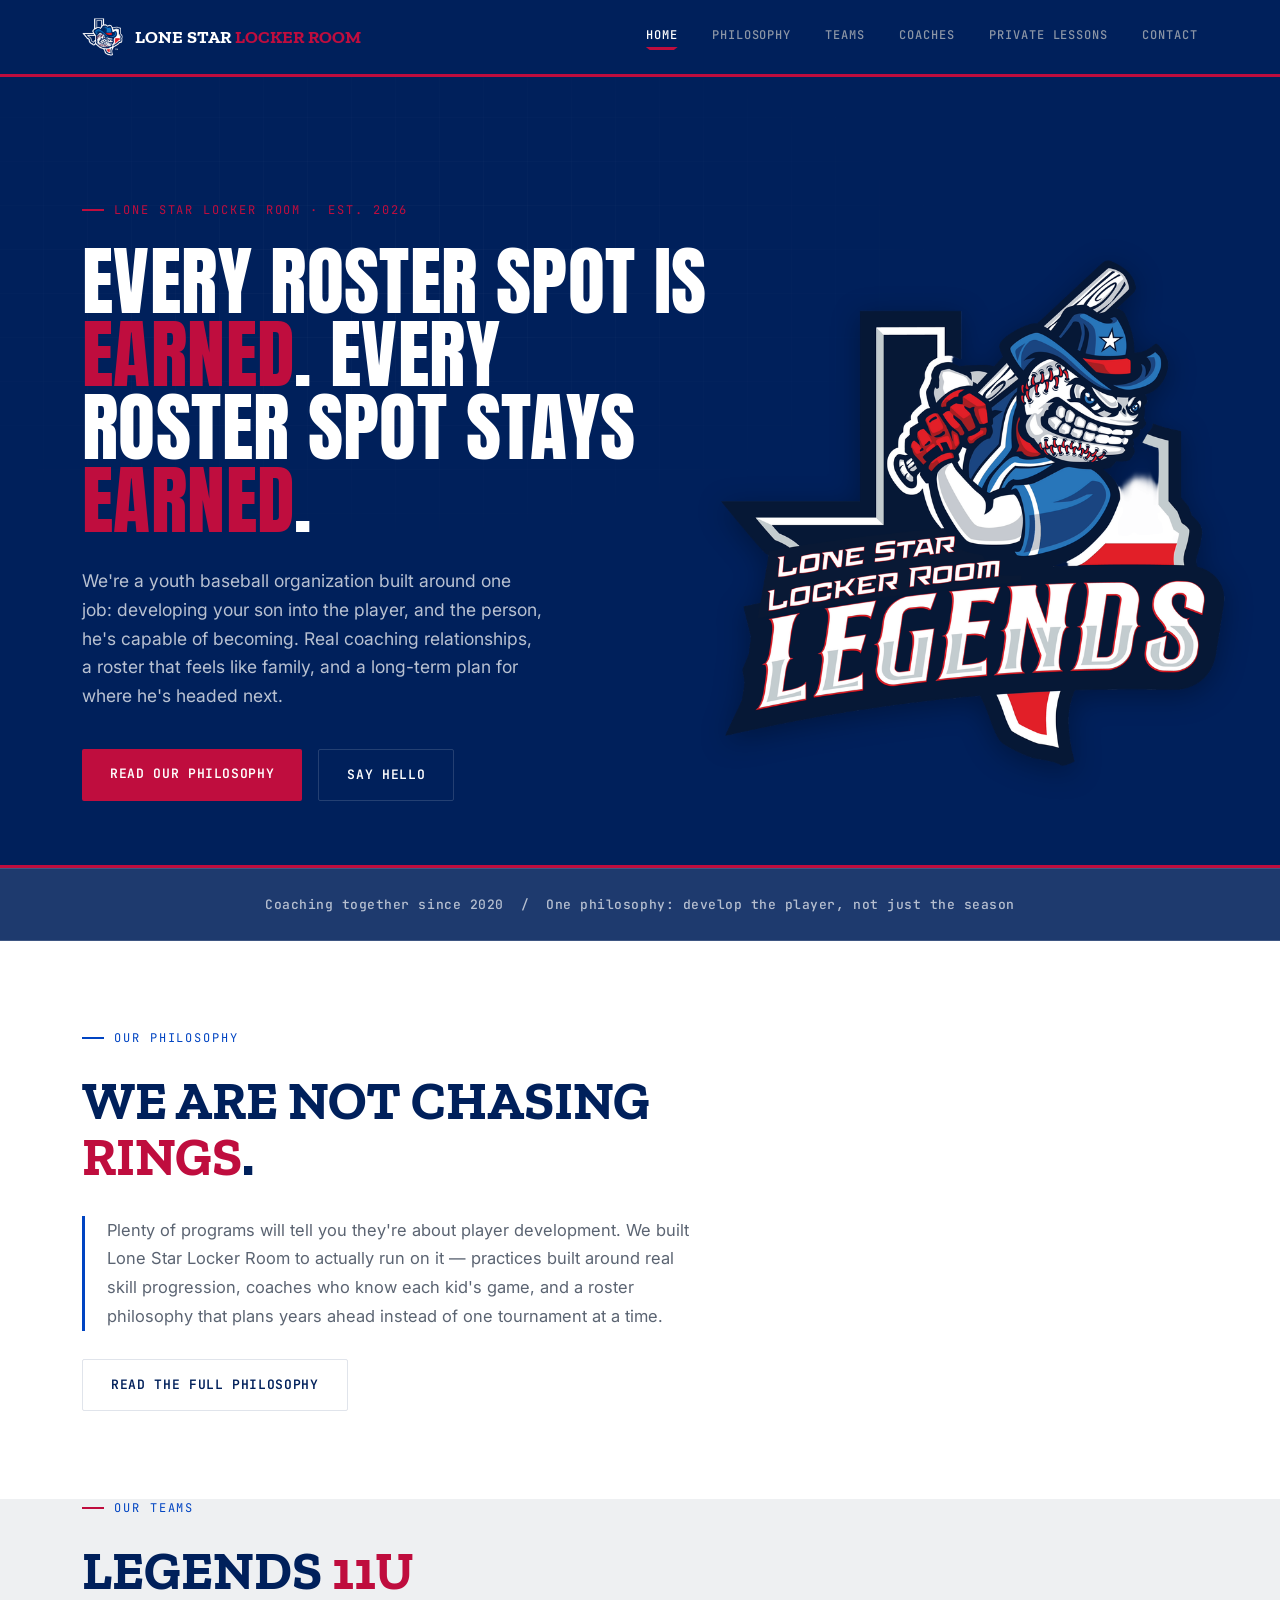
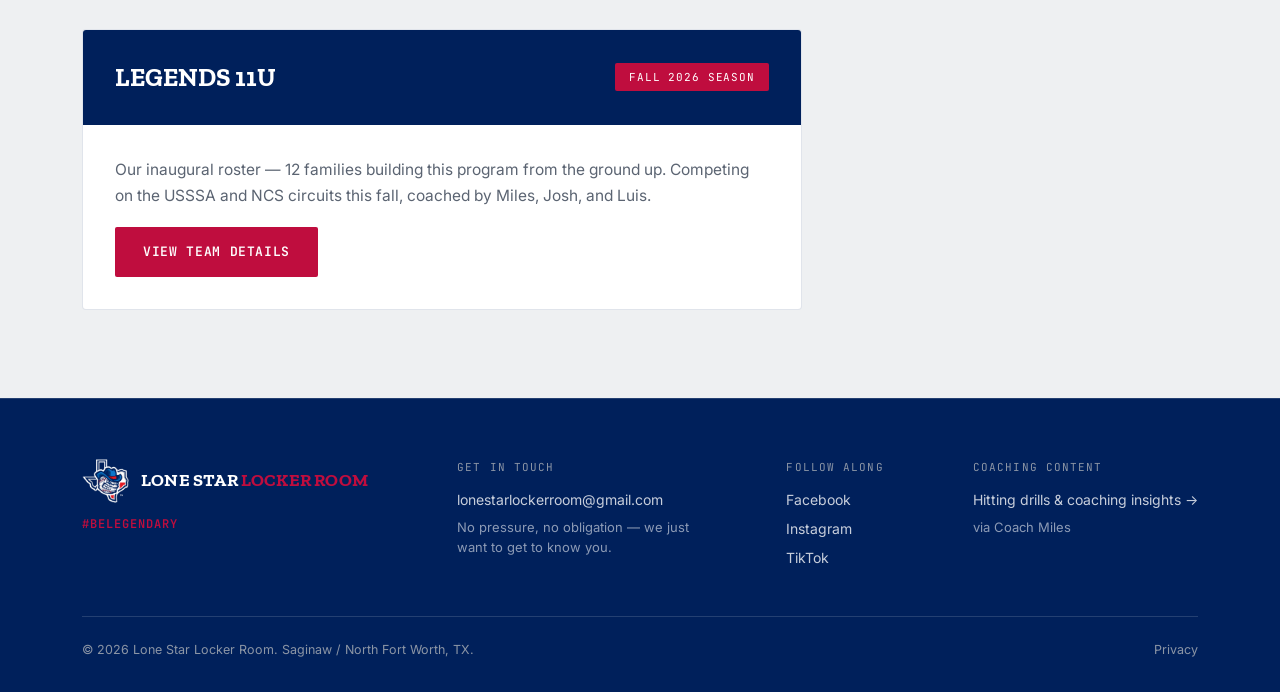
==== index.html @ 402646a6 "Add files via upload" ====
<!DOCTYPE html>
<html lang="en">
<head>
<meta charset="UTF-8">
<meta name="viewport" content="width=device-width, initial-scale=1.0">
<title>Home | Lone Star Locker Room</title>
<meta name="description" content="Lone Star Locker Room is a youth select baseball organization in Saginaw / North Fort Worth, TX built on player development, not roster shuffling.">
<link rel="icon" type="image/png" href="assets/img/lslr-icon.png">
<link rel="preconnect" href="https://fonts.googleapis.com">
<link href="https://fonts.googleapis.com/css2?family=Anton&family=Zilla+Slab:wght@400;500;600;700&family=Inter:wght@400;500;600;700&family=JetBrains+Mono:wght@400;500;600;700&display=swap" rel="stylesheet">
<link rel="stylesheet" href="assets/css/style.css">
</head>
<body>

<nav class="nav">
  <div class="nav-inner">
    <a href="index.html" class="brand-lockup">
      <img src="assets/img/lslr-icon.png" alt="Lone Star Locker Room mark" class="mark mark-nav">
      <div class="wordmark">Lone Star <span>Locker Room</span></div>
    </a>
    <div class="nav-links">
      <a href="#top" class="active">Home</a>
      <a href="philosophy.html">Philosophy</a>
      <a href="teams.html">Teams</a>
      <a href="coaches.html">Coaches</a>
      <a href="private-lessons.html">Private Lessons</a>
      <a href="contact.html">Contact</a>
    </div>
  </div>
</nav>


<section class="hero" id="top">
  <div class="container hero-grid">
    <div class="hero-copy">
      <div class="eyebrow">Lone Star Locker Room &middot; Est. 2026</div>
      <h1>Every roster spot is <em>earned</em>. Every roster spot stays <em>earned</em>.</h1>
      <p class="hero-sub">We're a youth baseball organization built around one job: developing your son into the player, and the person, he's capable of becoming. Real coaching relationships, a roster that feels like family, and a long-term plan for where he's headed next.</p>
      <div class="hero-ctas">
        <a href="philosophy.html" class="btn btn-primary">Read Our Philosophy</a>
        <a href="contact.html" class="btn btn-secondary">Say Hello</a>
      </div>
    </div>
    <div class="hero-mark-wrap">
      <img src="assets/img/lslr-primary.png" alt="Lone Star Locker Room Legends logo" class="mark mark-hero">
    </div>
  </div>
</section>

<div style="height: 3px; background: var(--red);"></div>
<div class="mission-band">
  <div class="container">
    <p class="mission-line">Coaching together since 2020 &nbsp;/&nbsp; One philosophy: develop the player, not just the season</p>
  </div>
</div>

<section class="section section-alt">
  <div class="container">
    <div class="phil-header reveal" style="margin-bottom: 30px;">
      <div class="eyebrow" style="color: var(--royal);">Our Philosophy</div>
      <h2>We are not chasing <em>rings</em>.</h2>
    </div>
    <div class="phil-body reveal">
      <p>Plenty of programs will tell you they're about player development. We built Lone Star Locker Room to actually run on it &mdash; practices built around real skill progression, coaches who know each kid's game, and a roster philosophy that plans years ahead instead of one tournament at a time.</p>
    </div>
    <a href="philosophy.html" class="btn btn-secondary reveal" style="display:inline-block; margin-top:28px; border-color: var(--hairline-dark); color: var(--navy);">Read The Full Philosophy</a>
  </div>
</section>

<section class="section" style="padding-top: 0;">
  <div class="container">
    <div class="eyebrow reveal" style="color: var(--royal);">Our Teams</div>
    <h2 class="reveal" style="margin-bottom: 30px;">Legends <em>11U</em></h2>
    <div class="team-card reveal">
      <div class="team-card-band">
        <h3>Legends 11U</h3>
        <span class="team-status">Fall 2026 Season</span>
      </div>
      <div class="team-card-body">
        <p>Our inaugural roster &mdash; 12 families building this program from the ground up. Competing on the USSSA and NCS circuits this fall, coached by Miles, Josh, and Luis.</p>
        <a href="teams.html" class="btn btn-primary">View Team Details</a>
      </div>
    </div>
  </div>
</section>

<footer id="contact-footer" style="border-top: 1px solid var(--hairline);">
  <div class="container">
    <div class="footer-top">
      <div class="footer-brand">
        <div class="brand-lockup">
          <img src="assets/img/lslr-icon.png" alt="Lone Star Locker Room mark" class="mark mark-footer">
          <div class="wordmark">Lone Star <span>Locker Room</span></div>
        </div>
        <div class="footer-tagline">#BeLegendary</div>
      </div>
      <div class="footer-col">
        <div class="footer-col-title">Get In Touch</div>
        <a href="mailto:lonestarlockerroom@gmail.com">lonestarlockerroom@gmail.com</a>
        <p style="max-width:240px; color:rgba(255,255,255,0.55); font-size:13px; margin-top:4px;">No pressure, no obligation &mdash; we just want to get to know you.</p>
      </div>
      <div class="footer-col">
        <div class="footer-col-title">Follow Along</div>
        <a href="#">Facebook</a>
        <a href="#">Instagram</a>
        <a href="#">TikTok</a>
      </div>
      <div class="footer-col">
        <div class="footer-col-title">Coaching Content</div>
        <a href="#">Hitting drills &amp; coaching insights &rarr;</a>
        <p style="color:rgba(255,255,255,0.55); font-size:13px; margin-top:4px;">via Coach Miles</p>
      </div>
    </div>
    <div class="footer-bottom">
      <span>&copy; 2026 Lone Star Locker Room. Saginaw / North Fort Worth, TX.</span>
      <a href="#">Privacy</a>
    </div>
  </div>
</footer>

<script src="assets/js/main.js"></script>
</body>
</html>
---- assets/css/style.css ----
:root {
    --navy: #00205B;
    --navy-soft: #1E3A6E;
    --red: #BF0D3E;
    --royal: #0044C2;
    --white: #FFFFFF;
    --paper: #EEF0F2;
    --steel: #5B6472;
    --steel-light: #8B95A5;
    --hairline: rgba(255,255,255,0.14);
    --hairline-dark: rgba(0,32,91,0.12);

    --display: 'Zilla Slab', Georgia, serif;
    --display-impact: 'Anton', 'Zilla Slab', Georgia, serif;
    --body: 'Inter', -apple-system, sans-serif;
    --mono: 'JetBrains Mono', 'Courier New', monospace;
  }

  * { margin: 0; padding: 0; box-sizing: border-box; }
  html { scroll-behavior: smooth; }
  body {
    font-family: var(--body);
    color: var(--navy);
    background: var(--paper);
    line-height: 1.5;
    -webkit-font-smoothing: antialiased;
    overflow-x: clip;
  }
  a { color: inherit; text-decoration: none; }
  .container { max-width: 1180px; margin: 0 auto; padding: 0 32px; }

  /* ===== BUNTING DIVIDER (signature motif) ===== */
  .bunting {
    height: 10px;
    width: 100%;
    background-repeat: repeat-x;
    background-size: 16px 10px;
    background-position: center;
    opacity: 0.85;
  }
  .bunting-red-on-navy { background-image: url("data:image/svg+xml,%3Csvg%20xmlns%3D%22http%3A//www.w3.org/2000/svg%22%20viewBox%3D%220%200%2020%2020%22%3E%3Cpolygon%20points%3D%220%2C0%2020%2C0%2010%2C18%22%20fill%3D%22%23CC2936%22/%3E%3C/svg%3E"); background-color: var(--navy); }
  .bunting-navy-on-red { background-image: url("data:image/svg+xml,%3Csvg%20xmlns%3D%22http%3A//www.w3.org/2000/svg%22%20viewBox%3D%220%200%2020%2020%22%3E%3Cpolygon%20points%3D%220%2C0%2020%2C0%2010%2C18%22%20fill%3D%22%230A1628%22/%3E%3C/svg%3E"); background-color: var(--red); }
  .bunting-navy-on-paper { background-image: url("data:image/svg+xml,%3Csvg%20xmlns%3D%22http%3A//www.w3.org/2000/svg%22%20viewBox%3D%220%200%2020%2020%22%3E%3Cpolygon%20points%3D%220%2C0%2020%2C0%2010%2C18%22%20fill%3D%22%230A1628%22/%3E%3C/svg%3E"); background-color: var(--paper); }
  .bunting-paper-on-navy { background-image: url("data:image/svg+xml,%3Csvg%20xmlns%3D%22http%3A//www.w3.org/2000/svg%22%20viewBox%3D%220%200%2020%2020%22%3E%3Cpolygon%20points%3D%220%2C0%2020%2C0%2010%2C18%22%20fill%3D%22%23EEF0F2%22/%3E%3C/svg%3E"); background-color: var(--navy); }

  /* ===== NAV ===== */
  .nav {
    position: sticky;
    top: 0;
    z-index: 50;
    background: var(--navy);
    border-bottom: 3px solid var(--red);
  }
  .nav-inner {
    display: flex;
    align-items: center;
    justify-content: space-between;
    padding: 18px 32px;
    max-width: 1180px;
    margin: 0 auto;
  }
  .brand-lockup { display: flex; align-items: center; gap: 12px; }
  .mark { display: block; }
  .mark-nav { height: 38px; width: auto; }
  .mark-footer { height: 44px; width: auto; }
  .wordmark {
    font-family: var(--display);
    font-weight: 700;
    font-size: 18px;
    color: var(--white);
    letter-spacing: 0.01em;
    text-transform: uppercase;
  }
  .wordmark span { color: var(--red); }
  .nav-links { display: flex; gap: 34px; font-family: var(--mono); font-size: 12px; letter-spacing: 0.08em; text-transform: uppercase; font-weight: 500; }
  .nav-links a { color: var(--steel-light); position: relative; padding-bottom: 4px; transition: color 0.2s ease; }
  .nav-links a:hover, .nav-links a:focus-visible { color: var(--white); }
  .nav-links a.active { color: var(--white); }
  .nav-links a.active::after {
    content: "";
    position: absolute;
    left: 0; right: 0; bottom: -2px;
    height: 3px;
    background: var(--red);
    clip-path: polygon(0 0, 100% 0, 88% 100%, 12% 100%);
  }
  @media (max-width: 760px) { .nav-links { display: none; } }

  /* ===== HERO ===== */
  .hero {
    background: var(--navy);
    color: var(--white);
    position: relative;
    padding: 84px 0 0;
  }
  .hero::before {
    content: "";
    position: absolute;
    inset: 0;
    background-image:
      repeating-linear-gradient(0deg, transparent, transparent 43px, var(--hairline) 43px, var(--hairline) 44px),
      repeating-linear-gradient(90deg, transparent, transparent 43px, var(--hairline) 43px, var(--hairline) 44px);
    opacity: 0.18;
    mask-image: radial-gradient(ellipse 70% 55% at 30% 25%, black 0%, transparent 70%);
    pointer-events: none;
  }
  .hero-grid {
    position: relative;
    display: grid;
    grid-template-columns: 1.15fr 0.85fr;
    align-items: center;
    min-height: 560px;
  }
  .hero-copy {
    position: relative;
    z-index: 2;
    padding: 40px 0 64px;
  }
  .eyebrow {
    font-family: var(--mono);
    font-size: 12px;
    letter-spacing: 0.16em;
    text-transform: uppercase;
    color: var(--red);
    margin-bottom: 26px;
    display: flex;
    align-items: center;
    gap: 10px;
  }
  .eyebrow::before { content: ""; width: 22px; height: 2px; background: var(--red); }
  h1 {
    font-family: var(--display-impact);
    font-weight: 400;
    text-transform: uppercase;
    font-size: clamp(38px, 6vw, 76px);
    line-height: 0.96;
    letter-spacing: 0.005em;
    margin-bottom: 30px;
    max-width: 640px;
  }
  h1 em {
    font-style: normal;
    color: var(--red);
  }
  .hero-sub {
    font-size: 17.5px;
    line-height: 1.65;
    color: rgba(255,255,255,0.72);
    max-width: 460px;
    margin-bottom: 38px;
  }
  .hero-ctas { display: flex; gap: 16px; flex-wrap: wrap; }
  .btn {
    font-family: var(--mono);
    font-size: 13px;
    letter-spacing: 0.05em;
    text-transform: uppercase;
    font-weight: 600;
    padding: 15px 28px;
    border-radius: 2px;
    transition: all 0.2s ease;
    display: inline-block;
  }
  .btn-primary { background: var(--red); color: var(--white); }
  .btn-primary:hover, .btn-primary:focus-visible { background: #9C0A32; }
  .btn-secondary { border: 1px solid var(--hairline); color: var(--white); }
  .btn-secondary:hover, .btn-secondary:focus-visible { border-color: var(--white); background: rgba(255,255,255,0.06); }

  .hero-mark-wrap {
    position: relative;
    height: 100%;
    display: flex;
    align-items: center;
    justify-content: flex-end;
    z-index: 1;
  }
  .mark-hero {
    width: 108%;
    max-width: none;
    transform: rotate(0deg) translateX(6%);
    filter: drop-shadow(0 6px 14px rgba(0,0,0,0.3));
  }
  @media (max-width: 900px) {
    .hero-grid { grid-template-columns: 1fr; min-height: 0; }
    .hero-mark-wrap { justify-content: center; margin-top: -20px; order: -1; }
    .mark-hero { width: 62%; transform: rotate(0deg); }
    .hero-copy { padding-top: 8px; text-align: left; }
    h1 { max-width: 100%; }
  }

  /* ===== MISSION BAND ===== */
  .mission-band {
    background: var(--navy-soft);
    border-top: 1px solid var(--hairline);
    border-bottom: 1px solid var(--hairline);
    padding: 26px 0;
    text-align: center;
  }
  .mission-line {
    font-family: var(--mono);
    font-size: 13px;
    font-weight: 500;
    letter-spacing: 0.04em;
    color: rgba(255,255,255,0.68);
  }

  /* ===== PHILOSOPHY SECTION ===== */
  .philosophy { background: var(--paper); padding: 96px 0 88px; position: relative; overflow: hidden; }
  .phil-watermark {
    position: absolute;
    top: -40px;
    right: -60px;
    font-family: var(--display);
    font-weight: 700;
    font-size: 340px;
    line-height: 1;
    color: rgba(0,32,91,0.035);
    user-select: none;
    pointer-events: none;
    z-index: 0;
  }
  .phil-header { max-width: 680px; margin-bottom: 52px; position: relative; z-index: 1; }
  .phil-header .eyebrow { color: var(--royal); }
  .phil-header .eyebrow::before { background: var(--royal); }
  h2 {
    font-family: var(--display);
    font-weight: 700;
    text-transform: uppercase;
    font-size: clamp(30px, 4.6vw, 54px);
    line-height: 1.04;
    margin-bottom: 24px;
    color: var(--navy);
  }
  h2 em { font-style: normal; color: var(--red); }
  .phil-body {
    font-size: 16.5px;
    line-height: 1.75;
    color: var(--steel);
    max-width: 620px;
    position: relative;
    z-index: 1;
    padding-left: 22px;
    border-left: 3px solid var(--royal);
  }
  .phil-body p + p { margin-top: 16px; }
  .phil-body strong { color: var(--navy); font-weight: 700; }

  /* Lineup list (3 W's — real sequence) */
  .lineup { margin-top: 68px; position: relative; z-index: 1; }
  .lineup-row {
    display: grid;
    grid-template-columns: 130px 200px 1fr;
    gap: 24px;
    padding: 34px 0;
    border-bottom: 1px solid var(--hairline-dark);
    align-items: center;
  }
  .lineup-row:first-child { border-top: 1px solid var(--hairline-dark); }
  .lineup-num {
    font-family: var(--display);
    font-size: 64px;
    font-weight: 700;
    line-height: 1;
    color: transparent;
    -webkit-text-stroke: 2px var(--red);
  }
  .lineup-title {
    font-family: var(--display);
    font-weight: 700;
    text-transform: uppercase;
    font-size: 22px;
    color: var(--navy);
  }
  .lineup-desc { font-size: 15px; line-height: 1.65; color: var(--steel); }
  @media (max-width: 700px) {
    .lineup-row { grid-template-columns: 70px 1fr; }
    .lineup-title { grid-column: 2; }
    .lineup-desc { grid-column: 2; }
    .lineup-num { font-size: 44px; }
    .phil-watermark { display: none; }
  }

  /* ===== PULL QUOTE ===== */
  .pullquote-section { background: var(--navy); padding: 76px 0; }
  .pq-count {
    font-family: var(--mono);
    font-size: 11.5px;
    letter-spacing: 0.12em;
    color: var(--red);
    text-transform: uppercase;
    margin-bottom: 20px;
    font-weight: 600;
  }
  .pullquote {
    font-family: var(--display);
    font-weight: 600;
    font-style: normal;
    font-size: clamp(24px, 3.4vw, 36px);
    line-height: 1.35;
    color: var(--white);
    max-width: 760px;
  }
  .pullquote em { font-style: normal; color: var(--red); }

  /* ===== FOOTER ===== */
  footer { background: var(--navy); color: var(--white); padding: 60px 0 32px; }
  .footer-top {
    display: flex; justify-content: space-between; align-items: flex-start;
    flex-wrap: wrap; gap: 40px; padding-bottom: 40px; border-bottom: 1px solid var(--hairline);
  }
  .footer-brand .brand-lockup { margin-bottom: 12px; }
  .footer-tagline { font-family: var(--mono); font-size: 12px; letter-spacing: 0.08em; color: var(--red); text-transform: uppercase; font-weight: 600; }
  .footer-col-title { font-family: var(--mono); font-size: 11px; letter-spacing: 0.1em; text-transform: uppercase; color: var(--steel-light); margin-bottom: 14px; }
  .footer-col a, .footer-col p { display: block; font-size: 14px; color: rgba(255,255,255,0.78); margin-bottom: 8px; }
  .footer-col a:hover { color: var(--white); }
  .footer-bottom {
    display: flex; justify-content: space-between; align-items: center; flex-wrap: wrap;
    gap: 12px; padding-top: 24px; font-size: 12.5px; color: var(--steel-light);
  }
  .footer-bottom a { color: var(--steel-light); }
  .footer-bottom a:hover { color: var(--white); }

  /* Reveal on scroll */
  .reveal { opacity: 0; transform: translateY(14px); transition: opacity 0.6s ease, transform 0.6s ease; }
  .reveal.is-visible { opacity: 1; transform: translateY(0); }
  @media (prefers-reduced-motion: reduce) {
    .reveal { opacity: 1; transform: none; transition: none; }
    html { scroll-behavior: auto; }
  }

  /* ===== INTERIOR PAGE HERO (Philosophy, Teams, Coaches, Lessons, Contact) ===== */
  .page-hero {
    background: var(--navy);
    color: var(--white);
    padding: 64px 0 52px;
    position: relative;
    border-bottom: 3px solid var(--red);
  }
  .page-hero::before {
    content: "";
    position: absolute;
    inset: 0;
    background-image:
      repeating-linear-gradient(0deg, transparent, transparent 43px, var(--hairline) 43px, var(--hairline) 44px),
      repeating-linear-gradient(90deg, transparent, transparent 43px, var(--hairline) 43px, var(--hairline) 44px);
    opacity: 0.16;
    mask-image: radial-gradient(ellipse 70% 90% at 20% 20%, black 0%, transparent 70%);
    pointer-events: none;
  }
  .page-hero-inner { position: relative; z-index: 1; max-width: 720px; }
  .page-hero h1 {
    font-family: var(--display);
    font-weight: 700;
    max-width: none;
    font-size: clamp(32px, 5vw, 54px);
    line-height: 1.05;
    letter-spacing: -0.005em;
    margin-bottom: 0;
  }
  .page-hero-sub {
    margin-top: 16px;
    font-size: 16px;
    line-height: 1.6;
    color: rgba(255,255,255,0.7);
    max-width: 560px;
  }

  /* ===== GENERIC SECTION ===== */
  .section { padding: 88px 0; }
  .section-tight { padding: 64px 0; }
  .section-alt { background: var(--white); }

  /* ===== TEAMS ===== */
  .team-card {
    background: var(--white);
    border: 1px solid var(--hairline-dark);
    border-radius: 4px;
    overflow: hidden;
    max-width: 720px;
  }
  .team-card-band {
    background: var(--navy);
    padding: 28px 32px;
    display: flex;
    align-items: center;
    justify-content: space-between;
    gap: 20px;
    flex-wrap: wrap;
  }
  .team-card-band h3 {
    font-family: var(--display);
    font-weight: 700;
    text-transform: uppercase;
    font-size: 26px;
    color: var(--white);
  }
  .team-status {
    font-family: var(--mono);
    font-size: 11px;
    letter-spacing: 0.08em;
    text-transform: uppercase;
    color: var(--white);
    background: var(--red);
    padding: 6px 14px;
    border-radius: 2px;
  }
  .team-card-body { padding: 32px; }
  .team-card-body p { font-size: 15.5px; line-height: 1.7; color: var(--steel); margin-bottom: 18px; }
  .team-meta { display: flex; gap: 32px; flex-wrap: wrap; margin-top: 22px; padding-top: 22px; border-top: 1px solid var(--hairline-dark); }
  .team-meta-item .label { font-family: var(--mono); font-size: 10.5px; letter-spacing: 0.08em; text-transform: uppercase; color: var(--steel-light); margin-bottom: 6px; }
  .team-meta-item .value { font-family: var(--display); font-weight: 600; font-size: 17px; color: var(--navy); }
  .teams-note {
    margin-top: 36px;
    font-size: 14.5px;
    color: var(--steel);
    max-width: 620px;
    padding: 18px 22px;
    border-left: 3px solid var(--royal);
    background: rgba(0,68,194,0.04);
  }

  /* ===== COACHES ===== */
  .coach-grid { display: grid; grid-template-columns: repeat(3, 1fr); gap: 28px; }
  @media (max-width: 900px) { .coach-grid { grid-template-columns: 1fr; max-width: 460px; } }
  .coach-card {
    background: var(--white);
    border: 1px solid var(--hairline-dark);
    border-radius: 4px;
    padding: 32px 26px;
  }
  .coach-avatar {
    width: 64px;
    height: 64px;
    border-radius: 50%;
    background: var(--navy);
    color: var(--white);
    display: flex;
    align-items: center;
    justify-content: center;
    font-family: var(--display);
    font-weight: 700;
    font-size: 22px;
    margin-bottom: 20px;
    border: 2px solid var(--red);
  }
  .coach-name { font-family: var(--display); font-weight: 700; font-size: 20px; color: var(--navy); margin-bottom: 4px; }
  .coach-role { font-family: var(--mono); font-size: 11px; letter-spacing: 0.06em; text-transform: uppercase; color: var(--red); margin-bottom: 16px; }
  .coach-bio { font-size: 14.5px; line-height: 1.65; color: var(--steel); }

  /* ===== PRIVATE LESSONS ===== */
  .lesson-intro { max-width: 640px; font-size: 16.5px; line-height: 1.75; color: var(--steel); margin-bottom: 48px; }
  .lesson-intro strong { color: var(--navy); }
  .instructor-row {
    display: grid;
    grid-template-columns: 90px 1fr auto;
    gap: 24px;
    align-items: center;
    padding: 26px 0;
    border-bottom: 1px solid var(--hairline-dark);
  }
  .instructor-row:first-of-type { border-top: 1px solid var(--hairline-dark); }
  .instructor-avatar {
    width: 64px; height: 64px; border-radius: 50%;
    background: var(--navy); color: var(--white);
    display: flex; align-items: center; justify-content: center;
    font-family: var(--display); font-weight: 700; font-size: 20px;
    border: 2px solid var(--royal);
  }
  .instructor-name { font-family: var(--display); font-weight: 700; font-size: 18px; color: var(--navy); }
  .instructor-focus { font-size: 14px; color: var(--steel); margin-top: 4px; }
  @media (max-width: 640px) {
    .instructor-row { grid-template-columns: 60px 1fr; }
    .instructor-row .btn { grid-column: 1 / -1; justify-self: start; margin-top: 4px; }
  }

  /* ===== CONTACT ===== */
  .contact-grid { display: grid; grid-template-columns: 1.1fr 0.9fr; gap: 56px; }
  @media (max-width: 860px) { .contact-grid { grid-template-columns: 1fr; } }
  .form-group { margin-bottom: 20px; }
  .form-group label {
    display: block;
    font-family: var(--mono);
    font-size: 11px;
    letter-spacing: 0.08em;
    text-transform: uppercase;
    color: var(--steel);
    margin-bottom: 8px;
  }
  .form-group input, .form-group select, .form-group textarea {
    width: 100%;
    font-family: var(--body);
    font-size: 15px;
    padding: 13px 14px;
    border: 1px solid var(--hairline-dark);
    border-radius: 2px;
    background: var(--white);
    color: var(--navy);
  }
  .form-group input:focus, .form-group select:focus, .form-group textarea:focus {
    outline: none;
    border-color: var(--royal);
  }
  .form-row { display: grid; grid-template-columns: 1fr 1fr; gap: 18px; }
  @media (max-width: 500px) { .form-row { grid-template-columns: 1fr; } }
  .form-note { font-size: 13.5px; color: var(--steel-light); margin-top: 4px; }
  .contact-side { background: var(--navy); color: var(--white); padding: 36px 32px; border-radius: 4px; height: fit-content; }
  .contact-side .footer-col-title { color: var(--steel-light); }
  .contact-side a { display: block; font-size: 15px; color: var(--white); margin-bottom: 10px; }
  .contact-side p { font-size: 14px; color: rgba(255,255,255,0.65); margin-bottom: 24px; line-height: 1.6; }
  .btn-block { display: block; text-align: center; width: 100%; }
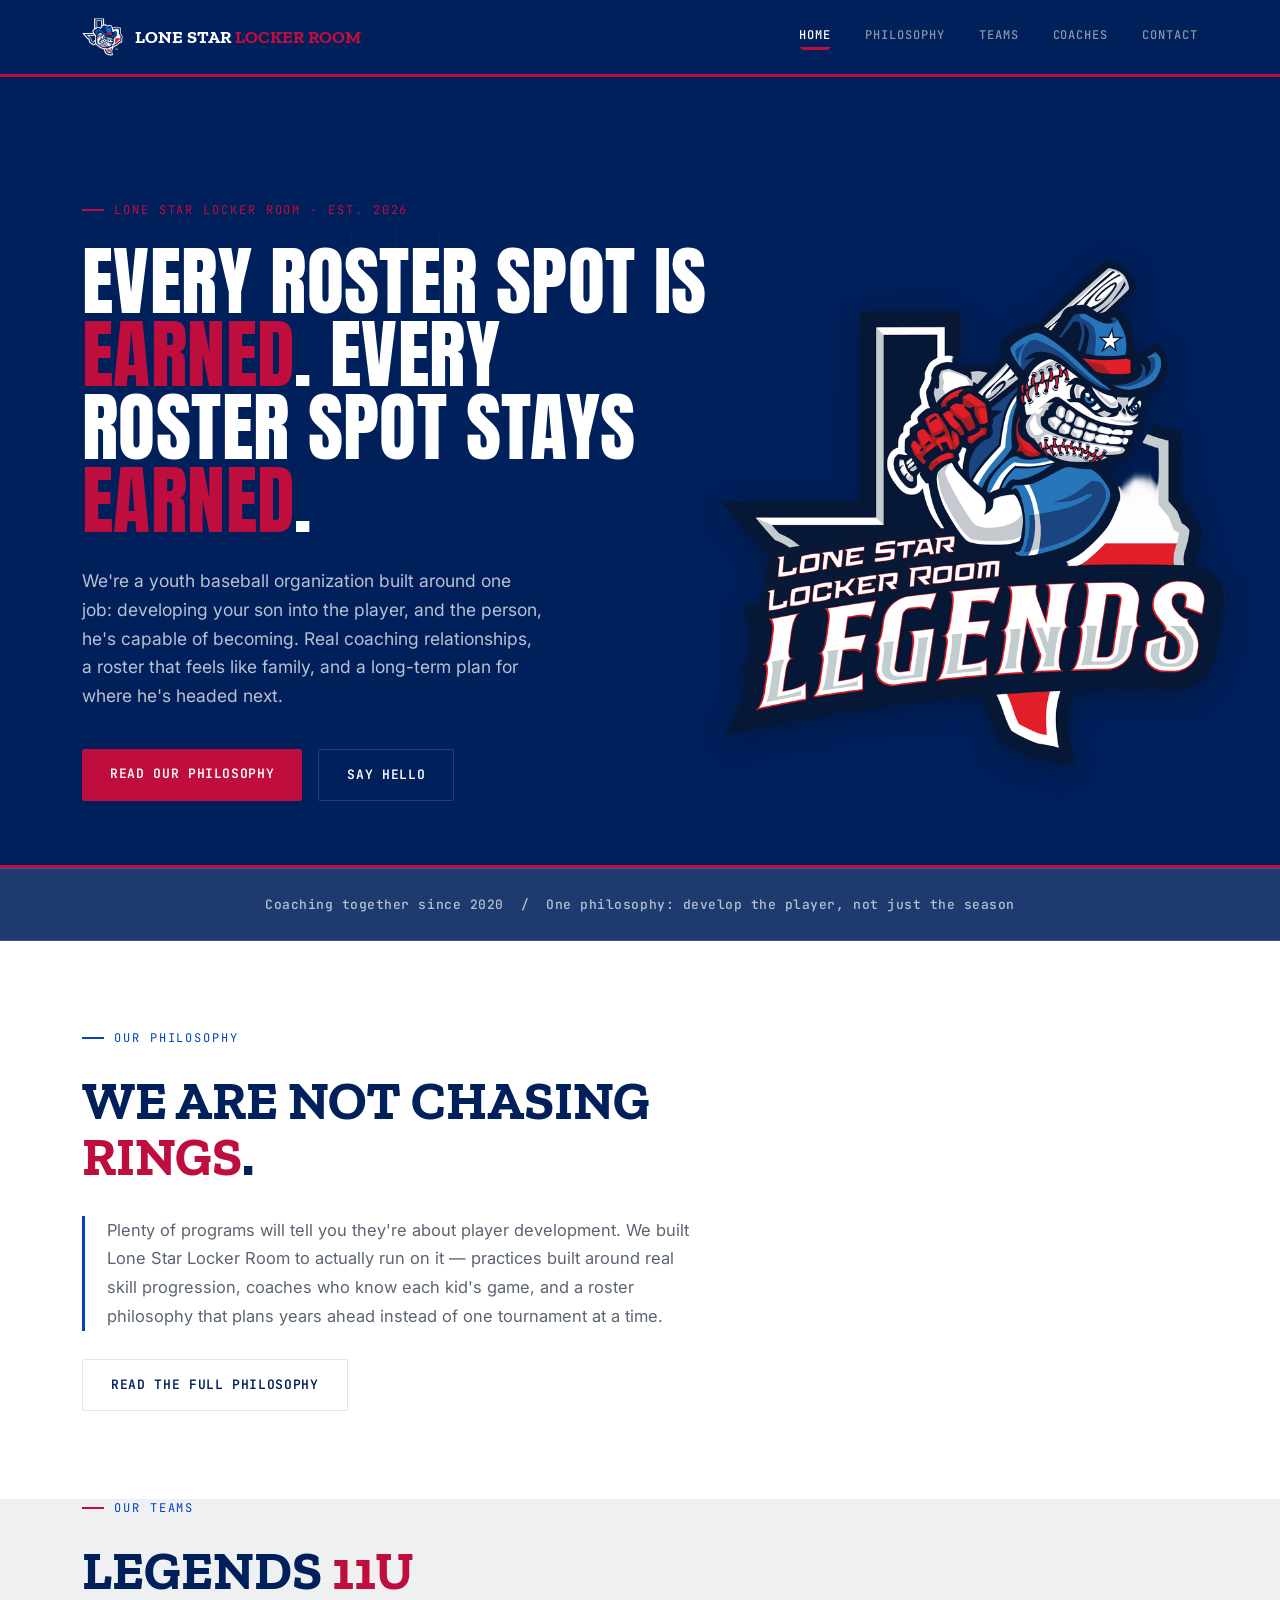
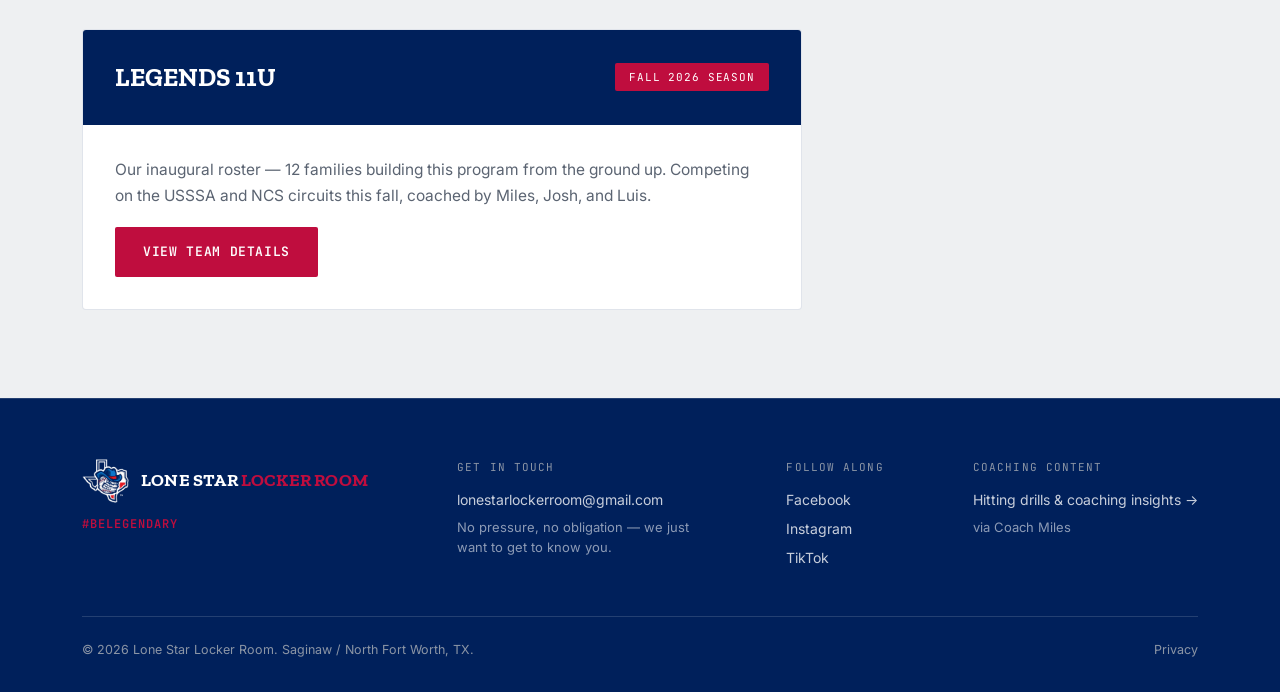
==== commit 01cd6879: "Add files via upload" ====
--- a/index.html
+++ b/index.html
@@ -23,9 +23,18 @@
       <a href="philosophy.html">Philosophy</a>
       <a href="teams.html">Teams</a>
       <a href="coaches.html">Coaches</a>
-      <a href="private-lessons.html">Private Lessons</a>
       <a href="contact.html">Contact</a>
     </div>
+    <button class="nav-toggle" id="nav-toggle" aria-label="Open menu" aria-expanded="false">
+      <span></span><span></span><span></span>
+    </button>
+  </div>
+  <div class="nav-mobile-panel" id="nav-mobile-panel">
+      <a href="#top" class="active">Home</a>
+      <a href="philosophy.html">Philosophy</a>
+      <a href="teams.html">Teams</a>
+      <a href="coaches.html">Coaches</a>
+      <a href="contact.html">Contact</a>
   </div>
 </nav>
 
--- a/assets/css/style.css
+++ b/assets/css/style.css
@@ -85,7 +85,50 @@
     background: var(--red);
     clip-path: polygon(0 0, 100% 0, 88% 100%, 12% 100%);
   }
-  @media (max-width: 760px) { .nav-links { display: none; } }
+  .nav-toggle {
+    display: none;
+    flex-direction: column;
+    justify-content: center;
+    gap: 5px;
+    width: 32px;
+    height: 32px;
+    background: none;
+    border: none;
+    cursor: pointer;
+    padding: 0;
+  }
+  .nav-toggle span {
+    display: block;
+    width: 100%;
+    height: 2px;
+    background: var(--white);
+    transition: transform 0.2s ease, opacity 0.2s ease;
+  }
+  .nav-toggle[aria-expanded="true"] span:nth-child(1) { transform: translateY(7px) rotate(45deg); }
+  .nav-toggle[aria-expanded="true"] span:nth-child(2) { opacity: 0; }
+  .nav-toggle[aria-expanded="true"] span:nth-child(3) { transform: translateY(-7px) rotate(-45deg); }
+  .nav-mobile-panel {
+    display: none;
+    flex-direction: column;
+    background: var(--navy-soft);
+    border-top: 1px solid var(--hairline);
+  }
+  .nav-mobile-panel a {
+    padding: 16px 32px;
+    font-family: var(--mono);
+    font-size: 13px;
+    letter-spacing: 0.06em;
+    text-transform: uppercase;
+    color: rgba(255,255,255,0.78);
+    border-bottom: 1px solid var(--hairline);
+  }
+  .nav-mobile-panel a.active { color: var(--white); }
+  .nav-mobile-panel a:last-child { border-bottom: none; }
+  .nav-mobile-panel.is-open { display: flex; }
+  @media (max-width: 760px) {
+    .nav-links { display: none; }
+    .nav-toggle { display: flex; }
+  }
 
   /* ===== HERO ===== */
   .hero {
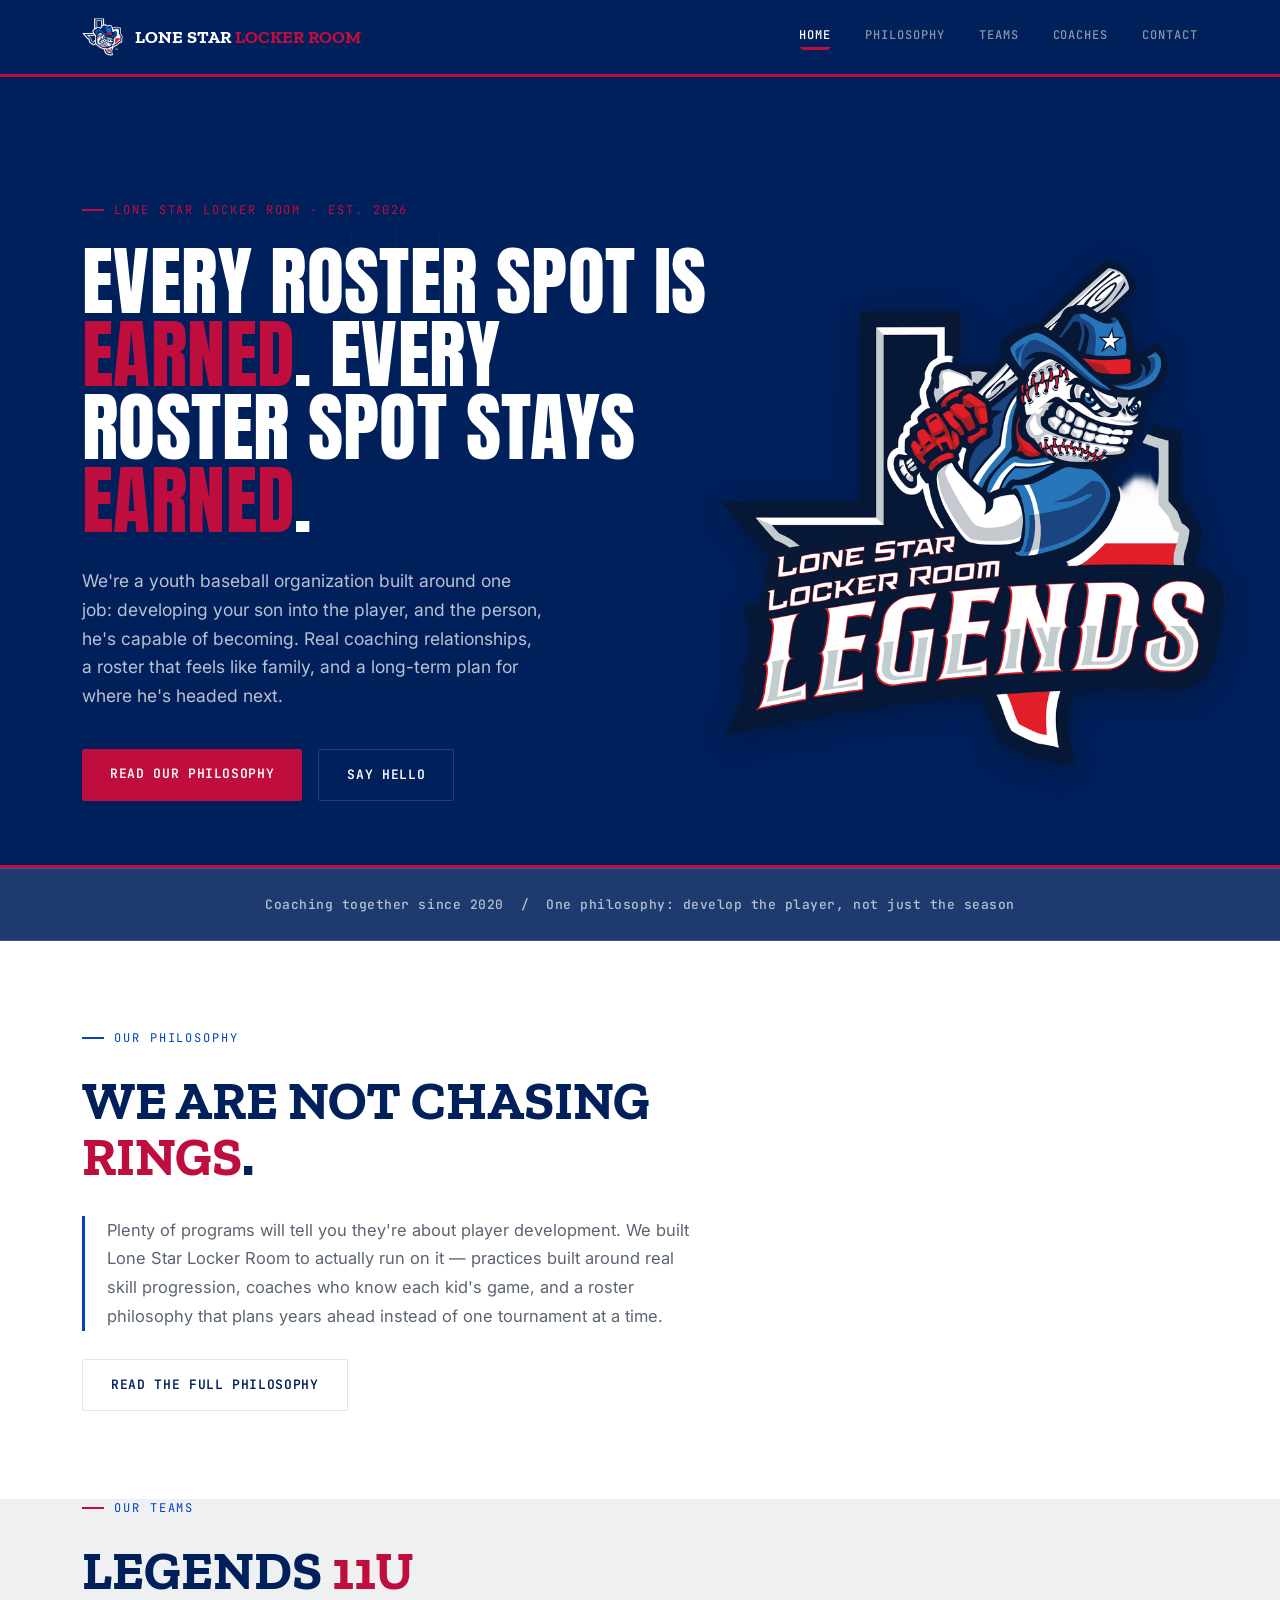
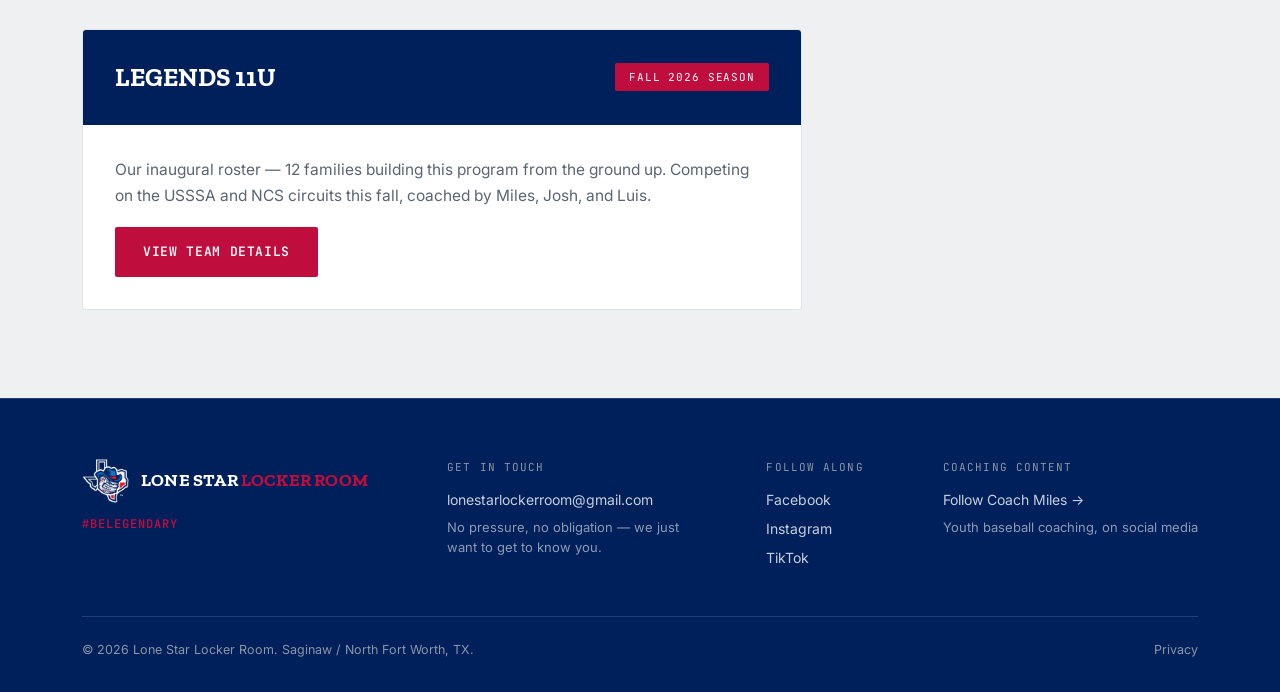
==== commit ba12b14d: "Add files via upload" ====
--- a/index.html
+++ b/index.html
@@ -116,8 +116,8 @@
       </div>
       <div class="footer-col">
         <div class="footer-col-title">Coaching Content</div>
-        <a href="#">Hitting drills &amp; coaching insights &rarr;</a>
-        <p style="color:rgba(255,255,255,0.55); font-size:13px; margin-top:4px;">via Coach Miles</p>
+        <a href="#">Follow Coach Miles &rarr;</a>
+        <p style="color:rgba(255,255,255,0.55); font-size:13px; margin-top:4px;">Youth baseball coaching, on social media</p>
       </div>
     </div>
     <div class="footer-bottom">
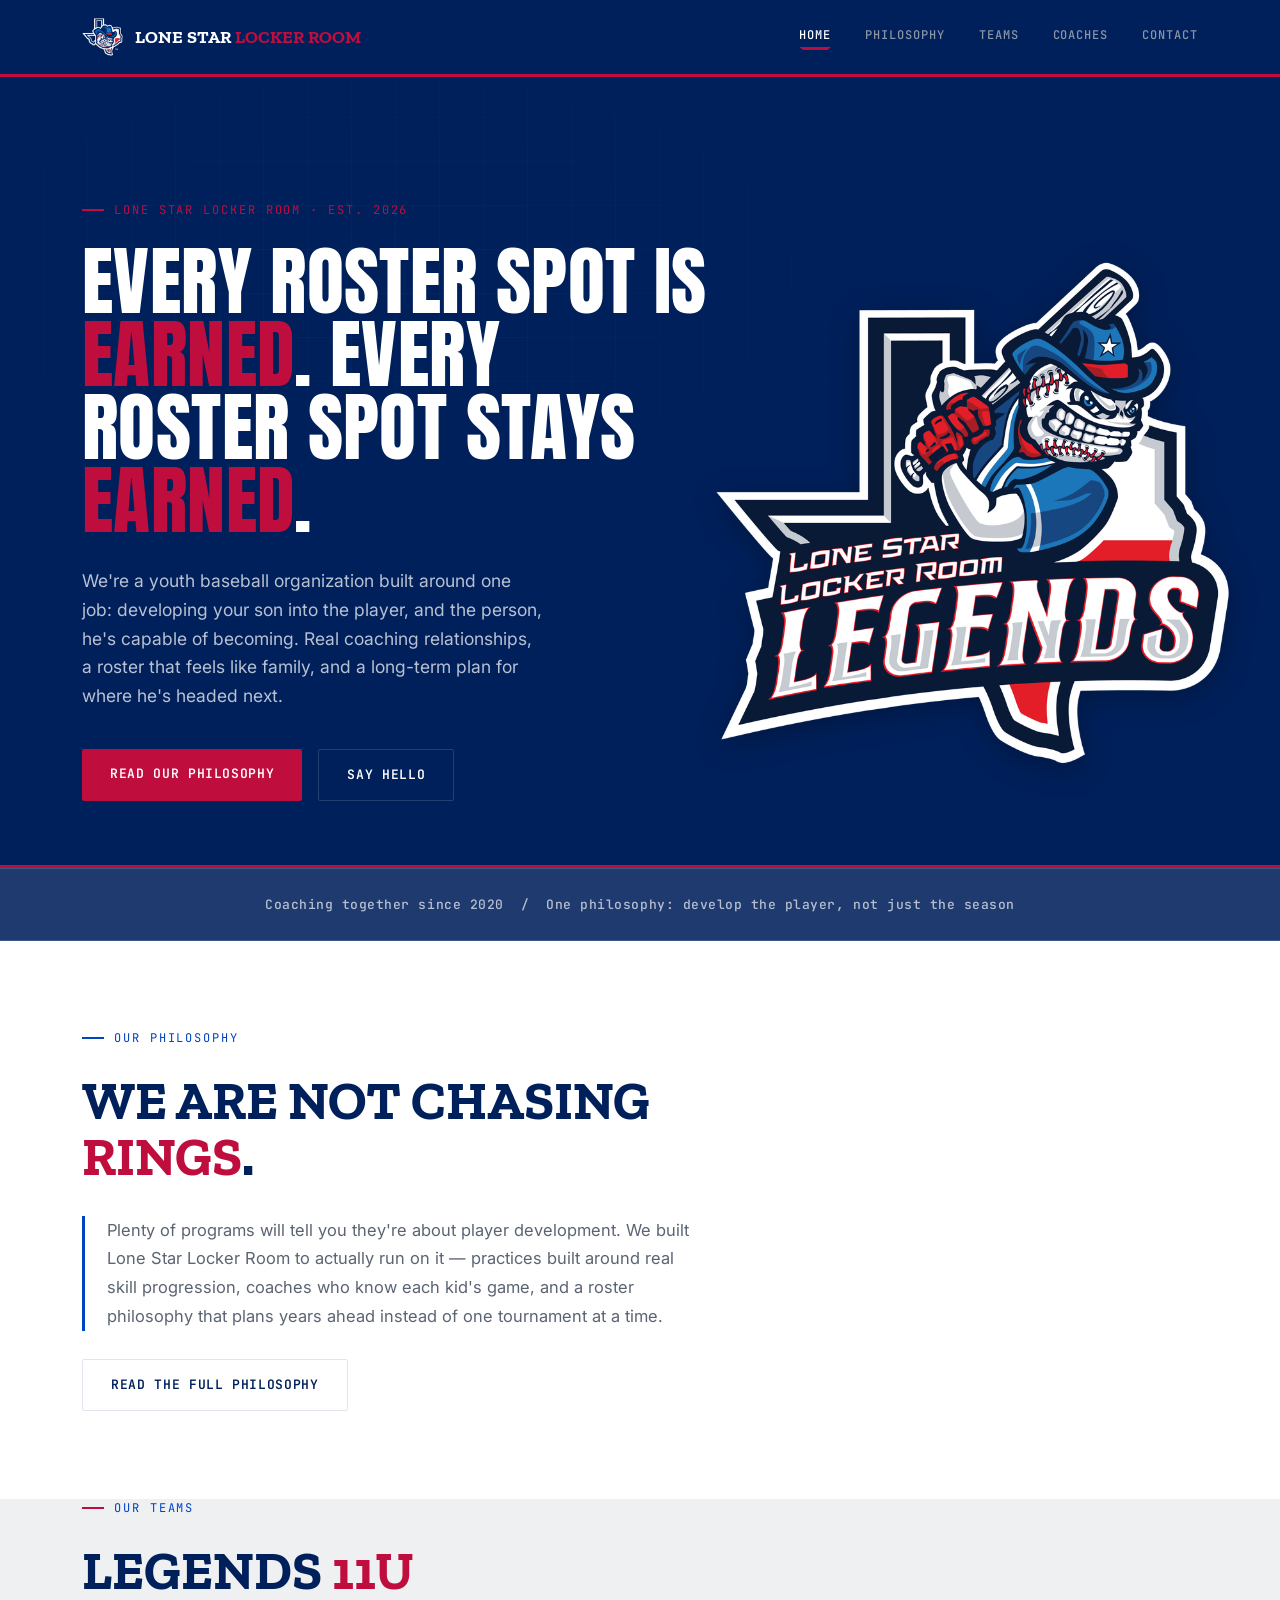
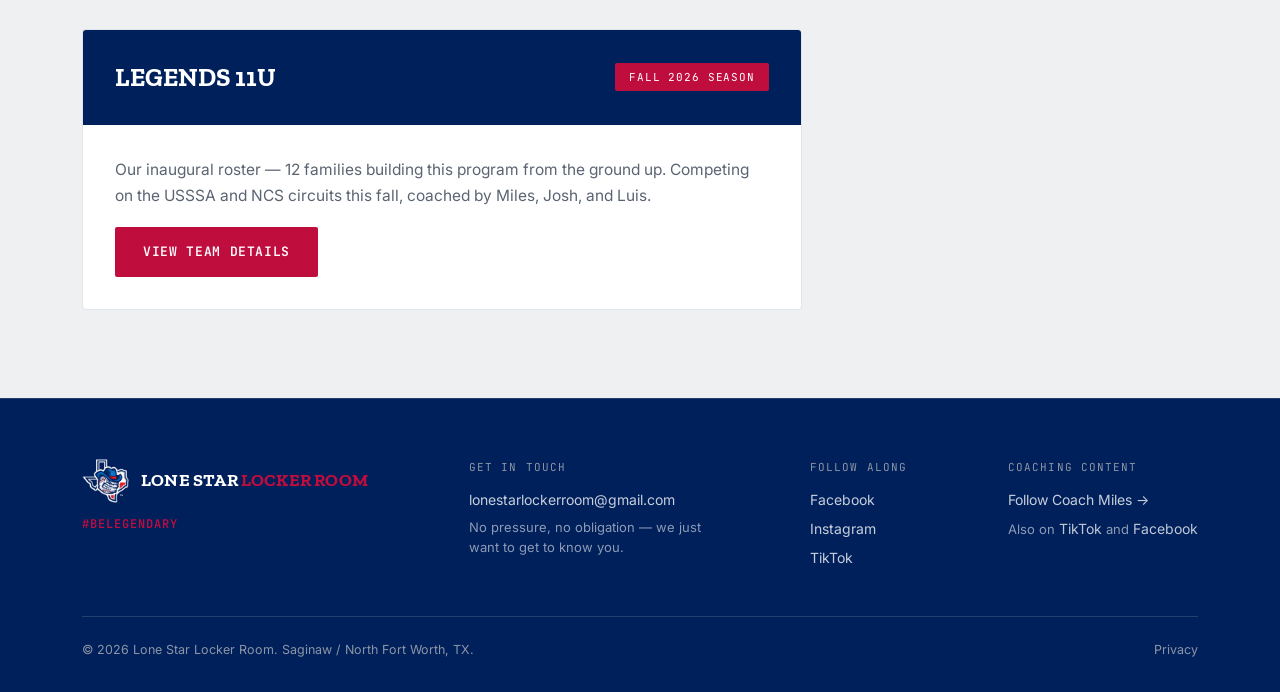
==== commit 107f9e3b: "Add files via upload" ====
--- a/index.html
+++ b/index.html
@@ -110,14 +110,14 @@
       </div>
       <div class="footer-col">
         <div class="footer-col-title">Follow Along</div>
-        <a href="#">Facebook</a>
-        <a href="#">Instagram</a>
-        <a href="#">TikTok</a>
+        <a href="https://www.facebook.com/LoneStarLockerRoom" target="_blank" rel="noopener">Facebook</a>
+        <a href="https://www.instagram.com/lonestarlockerroom" target="_blank" rel="noopener">Instagram</a>
+        <a href="https://www.tiktok.com/@lonestarlockerroom" target="_blank" rel="noopener">TikTok</a>
       </div>
       <div class="footer-col">
         <div class="footer-col-title">Coaching Content</div>
-        <a href="#">Follow Coach Miles &rarr;</a>
-        <p style="color:rgba(255,255,255,0.55); font-size:13px; margin-top:4px;">Youth baseball coaching, on social media</p>
+        <a href="https://www.instagram.com/heycoachmiles/" target="_blank" rel="noopener">Follow Coach Miles &rarr;</a>
+        <p style="color:rgba(255,255,255,0.55); font-size:13px; margin-top:4px;">Also on <a href="https://www.tiktok.com/@heycoachmiles" target="_blank" rel="noopener" style="display:inline; color:rgba(255,255,255,0.75);">TikTok</a> and <a href="https://www.facebook.com/profile.php?id=61585629301353" target="_blank" rel="noopener" style="display:inline; color:rgba(255,255,255,0.75);">Facebook</a></p>
       </div>
     </div>
     <div class="footer-bottom">
--- a/assets/css/style.css
+++ b/assets/css/style.css
@@ -491,6 +491,60 @@
   .coach-role { font-family: var(--mono); font-size: 11px; letter-spacing: 0.06em; text-transform: uppercase; color: var(--red); margin-bottom: 16px; }
   .coach-bio { font-size: 14.5px; line-height: 1.65; color: var(--steel); }
 
+  /* ===== FULL COACH PROFILE (rich content) ===== */
+  .coach-profile {
+    display: grid;
+    grid-template-columns: 260px 1fr;
+    gap: 44px;
+    padding: 48px 0;
+    border-bottom: 1px solid var(--hairline-dark);
+  }
+  .coach-profile:first-of-type { border-top: 1px solid var(--hairline-dark); }
+  .coach-profile-photo img {
+    width: 100%;
+    display: block;
+    border-radius: 4px;
+    border: 3px solid var(--red);
+    object-fit: cover;
+  }
+  .coach-profile-name { font-family: var(--display); font-weight: 700; font-size: 30px; color: var(--navy); line-height: 1.1; margin-bottom: 6px; }
+  .coach-profile-role { font-family: var(--mono); font-size: 12px; letter-spacing: 0.06em; text-transform: uppercase; color: var(--red); margin-bottom: 28px; }
+  .coach-section { margin-bottom: 22px; }
+  .coach-section-title {
+    font-family: var(--mono);
+    font-size: 10.5px;
+    letter-spacing: 0.1em;
+    text-transform: uppercase;
+    color: var(--steel-light);
+    margin-bottom: 8px;
+  }
+  .coach-section p { font-size: 15px; line-height: 1.7; color: var(--steel); }
+  .coach-rapid-fire {
+    display: flex;
+    flex-wrap: wrap;
+    gap: 28px;
+    margin: 28px 0;
+    padding: 20px 24px;
+    background: var(--paper);
+    border-radius: 4px;
+  }
+  .rapid-fire-item .label { font-family: var(--mono); font-size: 10px; letter-spacing: 0.08em; text-transform: uppercase; color: var(--steel-light); margin-bottom: 4px; }
+  .rapid-fire-item .value { font-family: var(--display); font-weight: 600; font-size: 15px; color: var(--navy); }
+  .coach-final-thought {
+    font-family: var(--display);
+    font-weight: 500;
+    font-size: 17px;
+    line-height: 1.6;
+    color: var(--navy);
+    border-left: 3px solid var(--royal);
+    padding-left: 20px;
+    margin-top: 8px;
+  }
+  @media (max-width: 720px) {
+    .coach-profile { grid-template-columns: 1fr; }
+    .coach-profile-photo { max-width: 260px; }
+  }
+
   /* ===== PRIVATE LESSONS ===== */
   .lesson-intro { max-width: 640px; font-size: 16.5px; line-height: 1.75; color: var(--steel); margin-bottom: 48px; }
   .lesson-intro strong { color: var(--navy); }
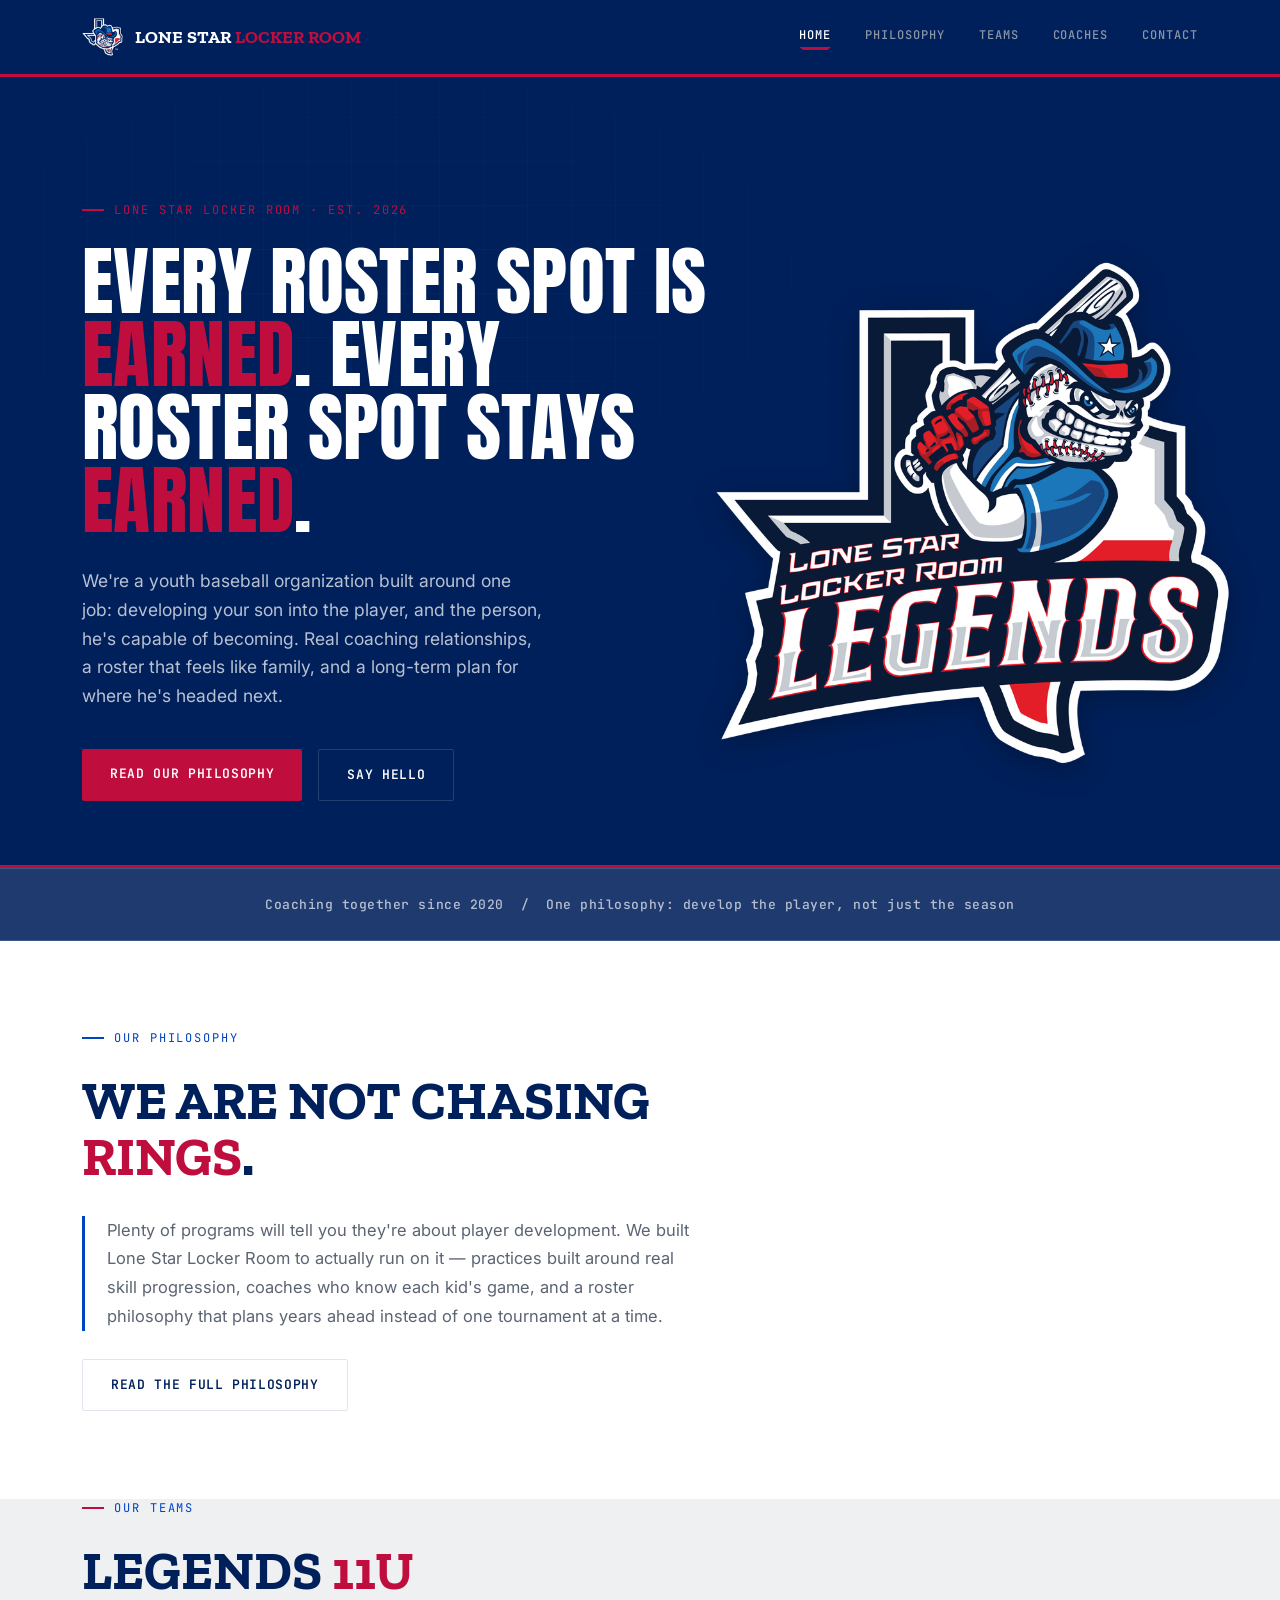
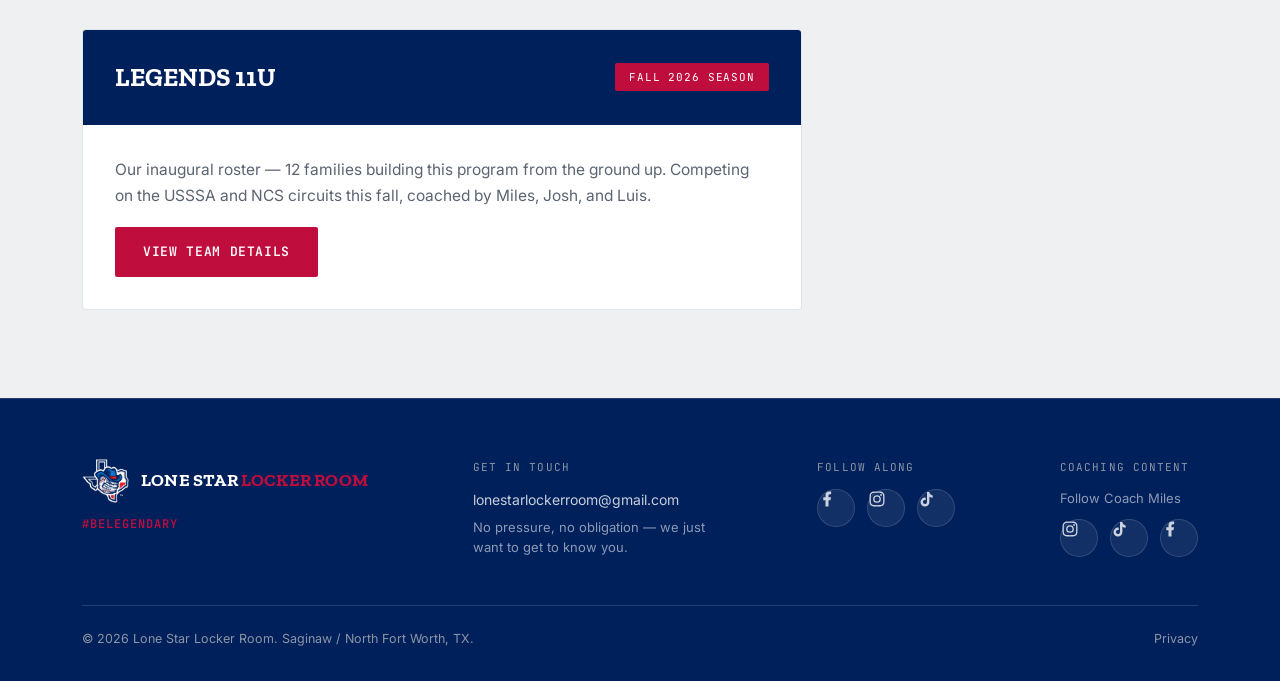
==== commit 8874f1fa: "Add files via upload" ====
--- a/index.html
+++ b/index.html
@@ -5,25 +5,25 @@
 <meta name="viewport" content="width=device-width, initial-scale=1.0">
 <title>Home | Lone Star Locker Room</title>
 <meta name="description" content="Lone Star Locker Room is a youth select baseball organization in Saginaw / North Fort Worth, TX built on player development, not roster shuffling.">
-<link rel="icon" type="image/png" href="assets/img/lslr-icon.png">
+<link rel="icon" type="image/png" href="/assets/img/lslr-icon.png">
 <link rel="preconnect" href="https://fonts.googleapis.com">
 <link href="https://fonts.googleapis.com/css2?family=Anton&family=Zilla+Slab:wght@400;500;600;700&family=Inter:wght@400;500;600;700&family=JetBrains+Mono:wght@400;500;600;700&display=swap" rel="stylesheet">
-<link rel="stylesheet" href="assets/css/style.css">
+<link rel="stylesheet" href="/assets/css/style.css">
 </head>
 <body>
 
 <nav class="nav">
   <div class="nav-inner">
-    <a href="index.html" class="brand-lockup">
-      <img src="assets/img/lslr-icon.png" alt="Lone Star Locker Room mark" class="mark mark-nav">
+    <a href="/" class="brand-lockup">
+      <img src="/assets/img/lslr-icon.png" alt="Lone Star Locker Room mark" class="mark mark-nav">
       <div class="wordmark">Lone Star <span>Locker Room</span></div>
     </a>
     <div class="nav-links">
       <a href="#top" class="active">Home</a>
-      <a href="philosophy.html">Philosophy</a>
-      <a href="teams.html">Teams</a>
-      <a href="coaches.html">Coaches</a>
-      <a href="contact.html">Contact</a>
+      <a href="/philosophy/">Philosophy</a>
+      <a href="/teams/">Teams</a>
+      <a href="/coaches/">Coaches</a>
+      <a href="/contact/">Contact</a>
     </div>
     <button class="nav-toggle" id="nav-toggle" aria-label="Open menu" aria-expanded="false">
       <span></span><span></span><span></span>
@@ -31,10 +31,10 @@
   </div>
   <div class="nav-mobile-panel" id="nav-mobile-panel">
       <a href="#top" class="active">Home</a>
-      <a href="philosophy.html">Philosophy</a>
-      <a href="teams.html">Teams</a>
-      <a href="coaches.html">Coaches</a>
-      <a href="contact.html">Contact</a>
+      <a href="/philosophy/">Philosophy</a>
+      <a href="/teams/">Teams</a>
+      <a href="/coaches/">Coaches</a>
+      <a href="/contact/">Contact</a>
   </div>
 </nav>
 
@@ -46,12 +46,12 @@
       <h1>Every roster spot is <em>earned</em>. Every roster spot stays <em>earned</em>.</h1>
       <p class="hero-sub">We're a youth baseball organization built around one job: developing your son into the player, and the person, he's capable of becoming. Real coaching relationships, a roster that feels like family, and a long-term plan for where he's headed next.</p>
       <div class="hero-ctas">
-        <a href="philosophy.html" class="btn btn-primary">Read Our Philosophy</a>
-        <a href="contact.html" class="btn btn-secondary">Say Hello</a>
+        <a href="/philosophy/" class="btn btn-primary">Read Our Philosophy</a>
+        <a href="/contact/" class="btn btn-secondary">Say Hello</a>
       </div>
     </div>
     <div class="hero-mark-wrap">
-      <img src="assets/img/lslr-primary.png" alt="Lone Star Locker Room Legends logo" class="mark mark-hero">
+      <img src="/assets/img/lslr-primary.png" alt="Lone Star Locker Room Legends logo" class="mark mark-hero">
     </div>
   </div>
 </section>
@@ -72,7 +72,7 @@
     <div class="phil-body reveal">
       <p>Plenty of programs will tell you they're about player development. We built Lone Star Locker Room to actually run on it &mdash; practices built around real skill progression, coaches who know each kid's game, and a roster philosophy that plans years ahead instead of one tournament at a time.</p>
     </div>
-    <a href="philosophy.html" class="btn btn-secondary reveal" style="display:inline-block; margin-top:28px; border-color: var(--hairline-dark); color: var(--navy);">Read The Full Philosophy</a>
+    <a href="/philosophy/" class="btn btn-secondary reveal" style="display:inline-block; margin-top:28px; border-color: var(--hairline-dark); color: var(--navy);">Read The Full Philosophy</a>
   </div>
 </section>
 
@@ -87,7 +87,7 @@
       </div>
       <div class="team-card-body">
         <p>Our inaugural roster &mdash; 12 families building this program from the ground up. Competing on the USSSA and NCS circuits this fall, coached by Miles, Josh, and Luis.</p>
-        <a href="teams.html" class="btn btn-primary">View Team Details</a>
+        <a href="/teams/" class="btn btn-primary">View Team Details</a>
       </div>
     </div>
   </div>
@@ -98,7 +98,7 @@
     <div class="footer-top">
       <div class="footer-brand">
         <div class="brand-lockup">
-          <img src="assets/img/lslr-icon.png" alt="Lone Star Locker Room mark" class="mark mark-footer">
+          <img src="/assets/img/lslr-icon.png" alt="Lone Star Locker Room mark" class="mark mark-footer">
           <div class="wordmark">Lone Star <span>Locker Room</span></div>
         </div>
         <div class="footer-tagline">#BeLegendary</div>
@@ -110,14 +110,20 @@
       </div>
       <div class="footer-col">
         <div class="footer-col-title">Follow Along</div>
-        <a href="https://www.facebook.com/LoneStarLockerRoom" target="_blank" rel="noopener">Facebook</a>
-        <a href="https://www.instagram.com/lonestarlockerroom" target="_blank" rel="noopener">Instagram</a>
-        <a href="https://www.tiktok.com/@lonestarlockerroom" target="_blank" rel="noopener">TikTok</a>
+        <div class="social-icons">
+          <a href="https://www.facebook.com/LoneStarLockerRoom" target="_blank" rel="noopener" class="social-icon-btn" aria-label="Lone Star Locker Room on Facebook"><svg viewBox="0 0 24 24"><path d="M14 13.5h2.5l1-4H14v-2c0-1.03 0-2 2-2h1.5V2.14c-.326-.043-1.557-.14-2.857-.14C11.928 2 10 3.657 10 6.7v2.8H7v4h3V22h4z"/></svg></a>
+          <a href="https://www.instagram.com/lonestarlockerroom" target="_blank" rel="noopener" class="social-icon-btn" aria-label="Lone Star Locker Room on Instagram"><svg viewBox="0 0 24 24"><path d="M12 2c-2.72 0-3.06.01-4.12.06-1.06.05-1.79.22-2.43.47-.66.26-1.22.6-1.77 1.16-.56.55-.9 1.11-1.16 1.77-.25.64-.42 1.37-.47 2.43C2 8.94 2 9.28 2 12s.01 3.06.06 4.12c.05 1.06.22 1.79.47 2.43.26.66.6 1.22 1.16 1.77.55.56 1.11.9 1.77 1.16.64.25 1.37.42 2.43.47C8.94 22 9.28 22 12 22s3.06-.01 4.12-.06c1.06-.05 1.79-.22 2.43-.47.66-.26 1.22-.6 1.77-1.16.56-.55.9-1.11 1.16-1.77.25-.64.42-1.37.47-2.43.05-1.06.06-1.4.06-4.12s-.01-3.06-.06-4.12c-.05-1.06-.22-1.79-.47-2.43-.26-.66-.6-1.22-1.16-1.77-.55-.56-1.11-.9-1.77-1.16-.64-.25-1.37-.42-2.43-.47C15.06 2.01 14.72 2 12 2zm0 1.8c2.67 0 2.99.01 4.04.06.98.04 1.51.21 1.86.34.47.18.8.4 1.15.75.35.35.57.68.75 1.15.13.35.3.88.34 1.86.05 1.05.06 1.37.06 4.04s-.01 2.99-.06 4.04c-.04.98-.21 1.51-.34 1.86-.18.47-.4.8-.75 1.15-.35.35-.68.57-1.15.75-.35.13-.88.3-1.86.34-1.05.05-1.37.06-4.04.06s-2.99-.01-4.04-.06c-.98-.04-1.51-.21-1.86-.34-.47-.18-.8-.4-1.15-.75-.35-.35-.57-.68-.75-1.15-.13-.35-.3-.88-.34-1.86C3.81 14.99 3.8 14.67 3.8 12s.01-2.99.06-4.04c.04-.98.21-1.51.34-1.86.18-.47.4-.8.75-1.15.35-.35.68-.57 1.15-.75.35-.13.88-.3 1.86-.34C9.01 3.81 9.33 3.8 12 3.8zm0 3.05a5.15 5.15 0 100 10.3 5.15 5.15 0 000-10.3zm0 8.5a3.35 3.35 0 110-6.7 3.35 3.35 0 010 6.7zm6.56-8.7a1.2 1.2 0 11-2.4 0 1.2 1.2 0 012.4 0z"/></svg></a>
+          <a href="https://www.tiktok.com/@lonestarlockerroom" target="_blank" rel="noopener" class="social-icon-btn" aria-label="Lone Star Locker Room on TikTok"><svg viewBox="0 0 24 24"><path d="M16.6 5.82c-.9-.88-1.4-2.08-1.4-3.32h-3.2v13.44c0 1.5-1.22 2.72-2.72 2.72a2.72 2.72 0 01-2.72-2.72 2.72 2.72 0 013.72-2.53V10.2a5.92 5.92 0 00-1-.08 5.92 5.92 0 00-5.92 5.92A5.92 5.92 0 009.28 22a5.92 5.92 0 005.92-5.92V9.01a7.5 7.5 0 004.4 1.41V7.22a4.28 4.28 0 01-2.99-1.4z"/></svg></a>
+        </div>
       </div>
       <div class="footer-col">
         <div class="footer-col-title">Coaching Content</div>
-        <a href="https://www.instagram.com/heycoachmiles/" target="_blank" rel="noopener">Follow Coach Miles &rarr;</a>
-        <p style="color:rgba(255,255,255,0.55); font-size:13px; margin-top:4px;">Also on <a href="https://www.tiktok.com/@heycoachmiles" target="_blank" rel="noopener" style="display:inline; color:rgba(255,255,255,0.75);">TikTok</a> and <a href="https://www.facebook.com/profile.php?id=61585629301353" target="_blank" rel="noopener" style="display:inline; color:rgba(255,255,255,0.75);">Facebook</a></p>
+        <p style="color:rgba(255,255,255,0.55); font-size:13px; margin-bottom:10px;">Follow Coach Miles</p>
+        <div class="social-icons">
+          <a href="https://www.instagram.com/heycoachmiles/" target="_blank" rel="noopener" class="social-icon-btn" aria-label="Coach Miles on Instagram"><svg viewBox="0 0 24 24"><path d="M12 2c-2.72 0-3.06.01-4.12.06-1.06.05-1.79.22-2.43.47-.66.26-1.22.6-1.77 1.16-.56.55-.9 1.11-1.16 1.77-.25.64-.42 1.37-.47 2.43C2 8.94 2 9.28 2 12s.01 3.06.06 4.12c.05 1.06.22 1.79.47 2.43.26.66.6 1.22 1.16 1.77.55.56 1.11.9 1.77 1.16.64.25 1.37.42 2.43.47C8.94 22 9.28 22 12 22s3.06-.01 4.12-.06c1.06-.05 1.79-.22 2.43-.47.66-.26 1.22-.6 1.77-1.16.56-.55.9-1.11 1.16-1.77.25-.64.42-1.37.47-2.43.05-1.06.06-1.4.06-4.12s-.01-3.06-.06-4.12c-.05-1.06-.22-1.79-.47-2.43-.26-.66-.6-1.22-1.16-1.77-.55-.56-1.11-.9-1.77-1.16-.64-.25-1.37-.42-2.43-.47C15.06 2.01 14.72 2 12 2zm0 1.8c2.67 0 2.99.01 4.04.06.98.04 1.51.21 1.86.34.47.18.8.4 1.15.75.35.35.57.68.75 1.15.13.35.3.88.34 1.86.05 1.05.06 1.37.06 4.04s-.01 2.99-.06 4.04c-.04.98-.21 1.51-.34 1.86-.18.47-.4.8-.75 1.15-.35.35-.68.57-1.15.75-.35.13-.88.3-1.86.34-1.05.05-1.37.06-4.04.06s-2.99-.01-4.04-.06c-.98-.04-1.51-.21-1.86-.34-.47-.18-.8-.4-1.15-.75-.35-.35-.57-.68-.75-1.15-.13-.35-.3-.88-.34-1.86C3.81 14.99 3.8 14.67 3.8 12s.01-2.99.06-4.04c.04-.98.21-1.51.34-1.86.18-.47.4-.8.75-1.15.35-.35.68-.57 1.15-.75.35-.13.88-.3 1.86-.34C9.01 3.81 9.33 3.8 12 3.8zm0 3.05a5.15 5.15 0 100 10.3 5.15 5.15 0 000-10.3zm0 8.5a3.35 3.35 0 110-6.7 3.35 3.35 0 010 6.7zm6.56-8.7a1.2 1.2 0 11-2.4 0 1.2 1.2 0 012.4 0z"/></svg></a>
+          <a href="https://www.tiktok.com/@heycoachmiles" target="_blank" rel="noopener" class="social-icon-btn" aria-label="Coach Miles on TikTok"><svg viewBox="0 0 24 24"><path d="M16.6 5.82c-.9-.88-1.4-2.08-1.4-3.32h-3.2v13.44c0 1.5-1.22 2.72-2.72 2.72a2.72 2.72 0 01-2.72-2.72 2.72 2.72 0 013.72-2.53V10.2a5.92 5.92 0 00-1-.08 5.92 5.92 0 00-5.92 5.92A5.92 5.92 0 009.28 22a5.92 5.92 0 005.92-5.92V9.01a7.5 7.5 0 004.4 1.41V7.22a4.28 4.28 0 01-2.99-1.4z"/></svg></a>
+          <a href="https://www.facebook.com/profile.php?id=61585629301353" target="_blank" rel="noopener" class="social-icon-btn" aria-label="Coach Miles on Facebook"><svg viewBox="0 0 24 24"><path d="M14 13.5h2.5l1-4H14v-2c0-1.03 0-2 2-2h1.5V2.14c-.326-.043-1.557-.14-2.857-.14C11.928 2 10 3.657 10 6.7v2.8H7v4h3V22h4z"/></svg></a>
+        </div>
       </div>
     </div>
     <div class="footer-bottom">
@@ -127,7 +133,7 @@
   </div>
 </footer>
 
-<script src="assets/js/main.js"></script>
+<script src="/assets/js/main.js"></script>
 </body>
 </html>
 
--- a/assets/css/style.css
+++ b/assets/css/style.css
@@ -363,6 +363,29 @@
   }
   .footer-bottom a { color: var(--steel-light); }
   .footer-bottom a:hover { color: var(--white); }
+
+  /* ===== SOCIAL ICONS ===== */
+  .social-icons { display: flex; gap: 12px; margin-top: 4px; }
+  .social-icon-btn {
+    width: 38px;
+    height: 38px;
+    border-radius: 50%;
+    background: rgba(255,255,255,0.07);
+    border: 1px solid var(--hairline);
+    display: flex;
+    align-items: center;
+    justify-content: center;
+    color: rgba(255,255,255,0.8);
+    transition: background 0.2s ease, color 0.2s ease, border-color 0.2s ease;
+  }
+  .social-icon-btn:hover, .social-icon-btn:focus-visible {
+    background: var(--red);
+    border-color: var(--red);
+    color: var(--white);
+  }
+  .social-icon-btn svg { width: 18px; height: 18px; fill: currentColor; }
+  .social-icons-light .social-icon-btn { background: rgba(10,22,40,0.05); border-color: var(--hairline-dark); color: var(--steel); }
+  .social-icons-light .social-icon-btn:hover { background: var(--red); border-color: var(--red); color: var(--white); }
 
   /* Reveal on scroll */
   .reveal { opacity: 0; transform: translateY(14px); transition: opacity 0.6s ease, transform 0.6s ease; }
